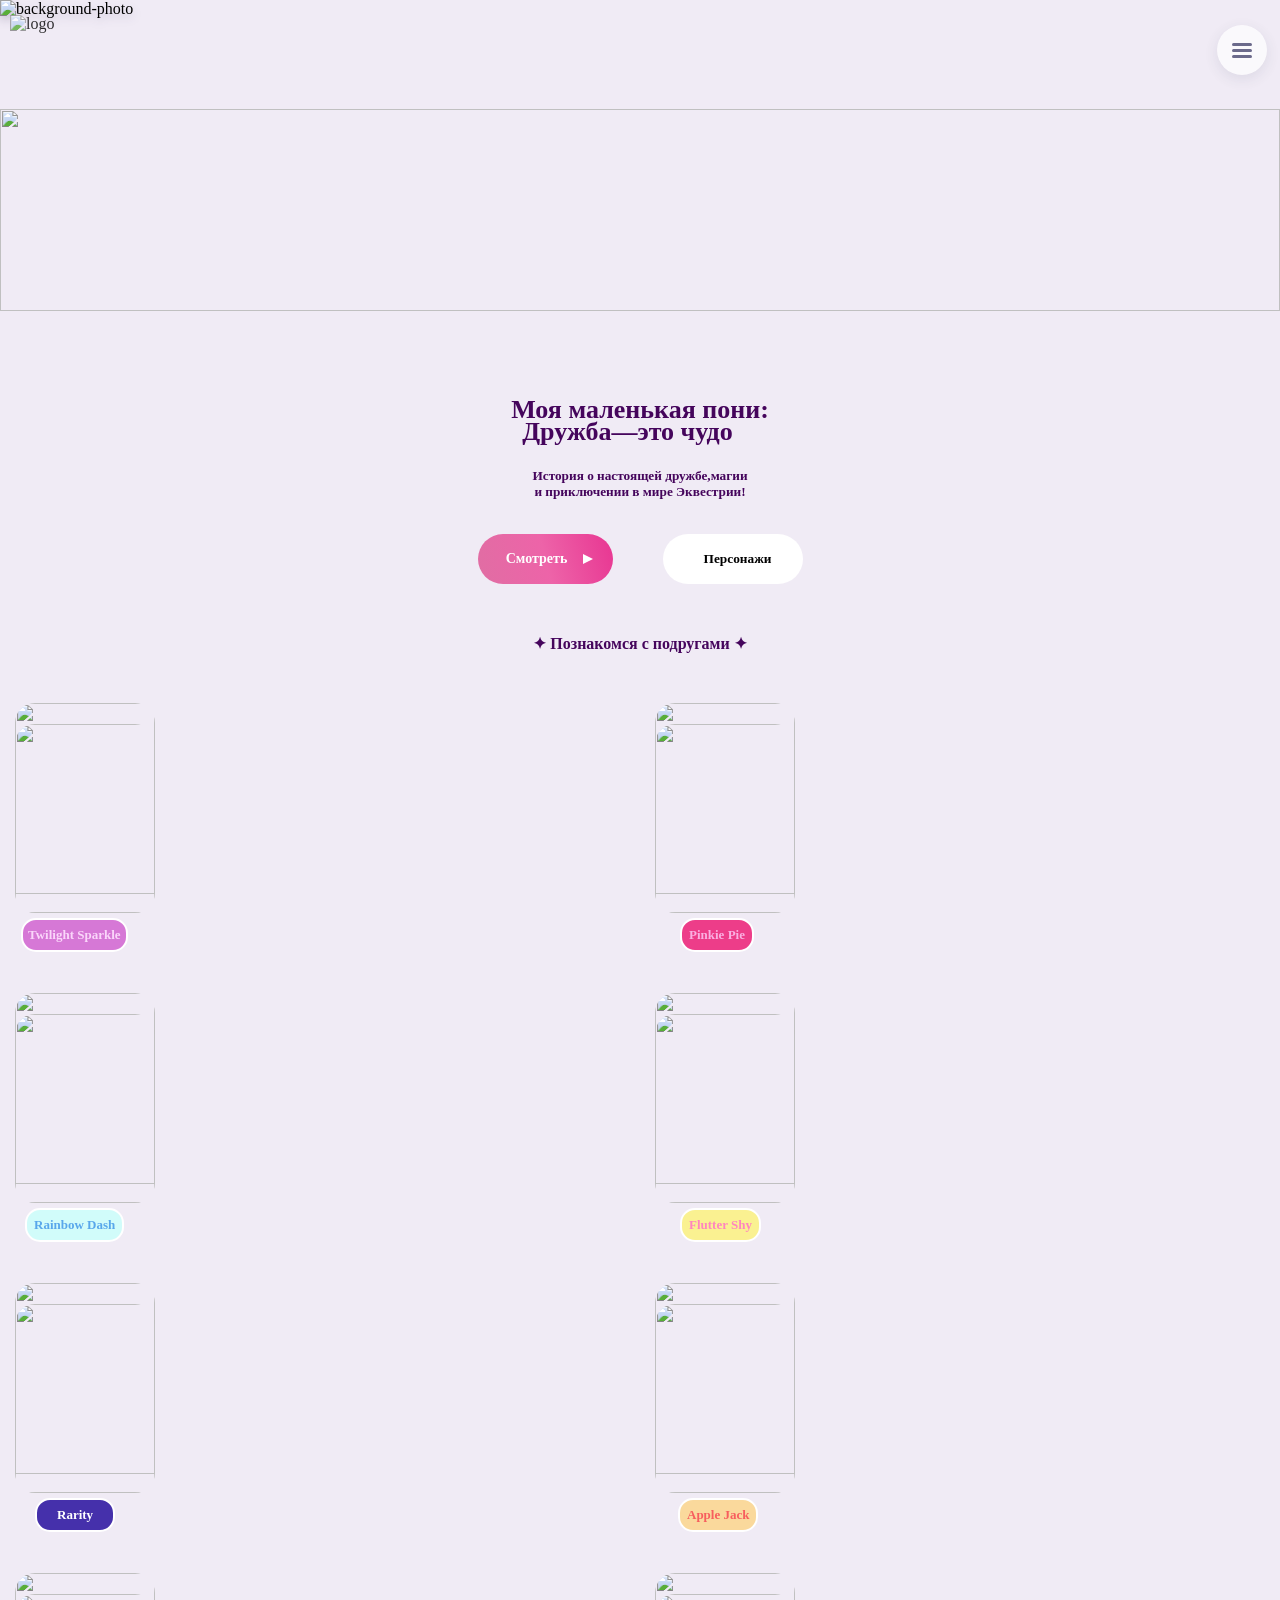
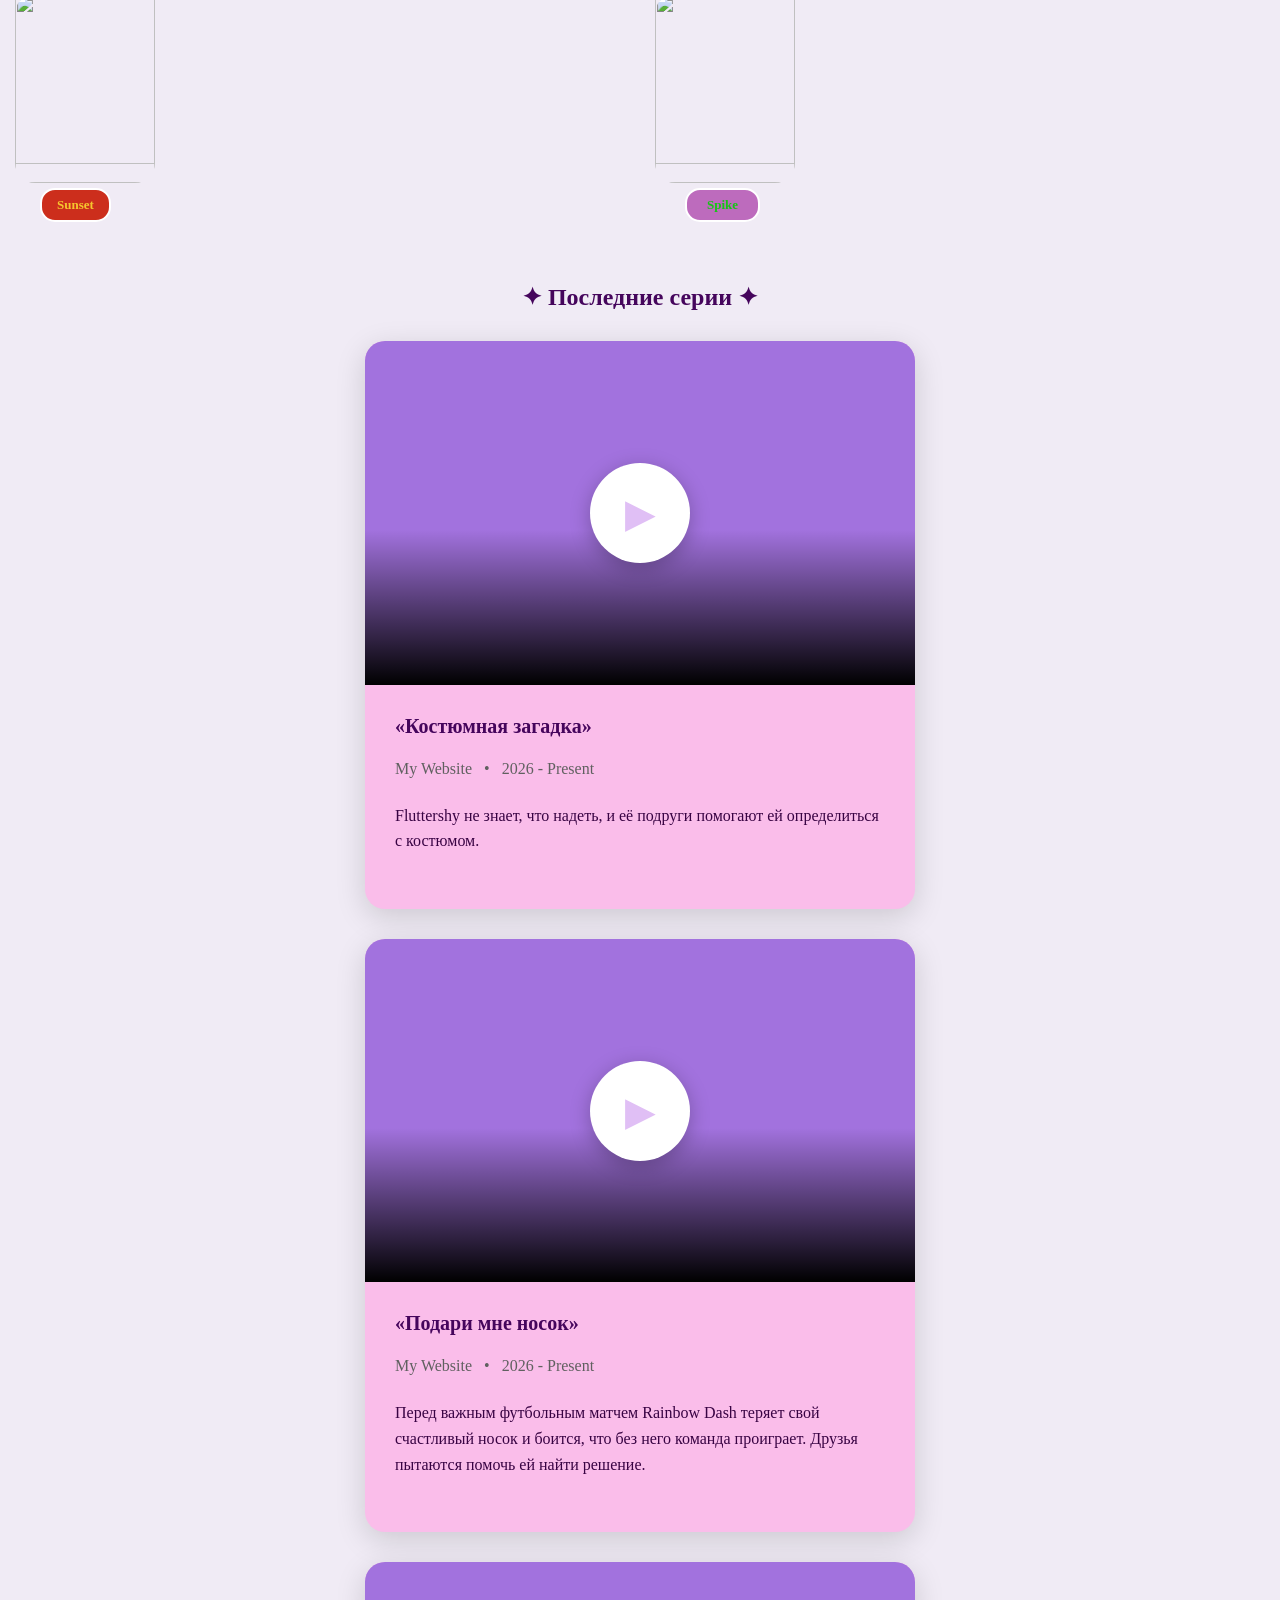
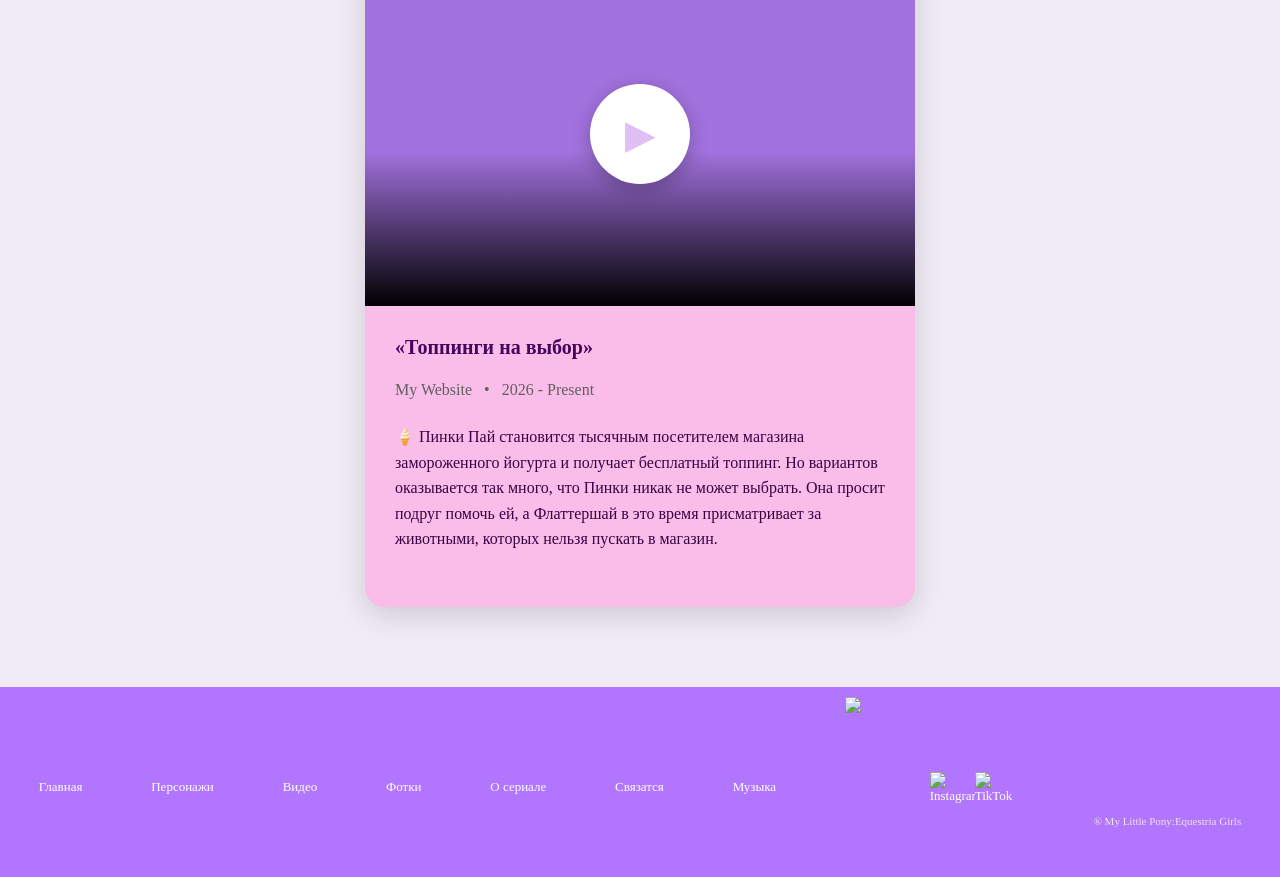
==== index.html @ 4cdbbfa8 "Add files via upload" ====
<!DOCTYPE html>
<html lang="ru">
<head>
  <link rel="icon" type="image/png" href="images/favicon.png">
  <link href="style.css"  rel="stylesheet">
    <meta charset="UTF-8">
    <meta name="viewport" content="width=device-width, initial-scale=1.0">
    <title>My Little Pony:Equestria Girls</title>
</head>
<body>

<header>
<div class="photos">

    <img class="logo" src="images/logo.png" alt="logo">
 <button class="menu-btn">
    <span></span>
    <span></span>
    <span></span>  
  </button>
  <div class="overlay"></div>
    <div class="menu">
      <img class="menu-png" src="images/logo.png">
      <span class="close">×</span>
      <div class="menu-nav">
      <a class="menu-a" href="index.html"><img src="icons/menu-home.png">Главная</a>
      <a class="menu-a" href="videos.html"><img src="icons/menu-video.png">Видео</a>
      <a class="menu-a" href="music.html"><img src="icons/music.png">Музыки</a>
      <a class="menu-a" href="about.html"><img src="icons/menu-info.png">О сериале</a>
      <a class="menu-a" href="contact.html"><img src="icons/menu-contact.png">Связатся</a>
    
      <div class="liniya"></div>
      <img class="friendship-picture" src="images/drujba-eto-chudo.png"  loading="lazy">
    </div>
    </div>
    <img class="background-image" src="images/background.png" alt="background-photo">
    <img class="friends" src="images/friends.png">
</div>
</header>
  
  <main>
    <h1>Моя маленькая пони:</h1>
     <h1 class="title"> Дружба—это чудо</h1>
    <h5 class="sparkle">История о настоящей дружбе,магии<br/>
      и приключении в мире Эквестрии!</h5>
    <div class="buttons-main">
    <a href="movie.html" class="watch">Смотреть</a>
    <button class="characters-button">Персонажи</button>
  </div>
    <h2 class="main-characters">✦ Познакомся с подругами ✦</h2>
    <div class="cards">
      <div class="card">
      <img class="background" src="cards/twilight-sparkle-background.jpg">
        <img class="characters" src="images/twilight-sparkle-card.png">
        <h4 id="iskarka" class="names">Twilight Sparkle</h4>
      </div>
        <div class="card">
      <img class="background" src="cards/pinkie-pie-background.jpg">
          <img class="characters" src="images/pinkie-pie-card.png">
          <h4 id="pinkiepie" class="names">Pinkie Pie</h4>
        </div>
          <div class="card">
      <img class="background" src="cards/rainbow-dash-background.jpg">
            <img class="characters" src="images/rainbow-dash-card.png">
            <h4 id="rainbowdash" class="names">Rainbow Dash</h4>
          </div>
            <div class="card">
      <img class="background" src="cards/flutter-shy-background.jpg">
              <img class="characters" src="images/flutter-shy-card.png">
              <h4 id="fluttershy" class="names">Flutter Shy</h4>
            </div>
              <div class="card">
      <img class="background" src="cards/rarity-background.jpg">
                <img class="characters" src="images/rarity-card.png">
                <h4 id="rarity" class="names">Rarity</h4>
              </div>
                <div class="card">
      <img class="background" src="cards/apple-jack-background.png">
                  <img class="characters" src="images/apple-jack.png">
                  <h4 id="applejack" class="names">Apple Jack</h4>
                  </div>
                  <div class="card">
      <img class="background" src="cards/sunset-background.jpg">
                    <img class="characters" src="images/sunset-card.png">
                    <h4 id="sunset" class="names">Sunset</h4>
                  </div>
                    <div class="card">
      <img class="background" src="cards/spike-background.jpg">
                      <img class="characters" src="images/real-spike.png">
                      <h4 id="spike" class="names">Spike</h4>
                    </div>
    </div>
  </main>
  <h2 class="last-episodes">✦ Последние серии ✦</h2>
  <div class="video-card">
  <div class="video-container">
    <video id="myVideo"  width="800"
      poster="images/poster.jpg">
      <source src="videos/first-video.mp4"
        type="video/mp4">
    </video>

    <button id="playButton" class="play-button" onclick="playVideo()">
      ▶
      </button>
    </div>
    <div class="video-info">
    <h4 class="video-title">«Костюмная загадка»</h4>
      <div class="video-details">
        My Website &nbsp; • &nbsp; 2026 - Present
      </div>
      
      <p class="video-description"> Fluttershy не знает, что надеть, и её подруги помогают ей определиться с костюмом.</p>
      </div>
</div>
      <div class="video-card">
  <div class="video-container">
    <video id="myVideo" poster="images/poster.jpg">
      <source src="videos/second-video.mp4" type="video/mp4">
    </video>

    <button id="playButton" class="play-button">
      ▶
    </button>
  </div>

  <div class="video-info">
    <h4 class="video-title">«Подари мне носок»</h4>

    <div class="video-details">
      My Website &nbsp; • &nbsp; 2026 - Present
    </div>

    <p class="video-description">
       Перед важным футбольным матчем Rainbow Dash теряет свой счастливый носок и боится, что без него команда проиграет. Друзья пытаются помочь ей найти решение.
    </p>
  </div>
      </div>
  <div class="video-card">
  <div class="video-container">
    <video id="myVideo" poster="images/poster.jpg">
      <source src="videos/third-video.mp4" type="video/mp4">
    </video>

    <button id="playButton" class="play-button">
      ▶
    </button>
  </div>

  <div class="video-info">
    <h4 class="video-title">«Топпинги на выбор»</h4>

    <div class="video-details">
      My Website &nbsp; • &nbsp; 2026 - Present
    </div>

    <p class="video-description">
      🍦
Пинки Пай становится тысячным посетителем магазина замороженного йогурта и получает бесплатный топпинг. Но вариантов оказывается так много, что Пинки никак не может выбрать. Она просит подруг помочь ей, а Флаттершай в это время присматривает за животными, которых нельзя пускать в магазин.
    </p>
  </div>
</div>
  <footer>
    <nav>
      <a href="index.html">Главная</a>
      <a href="characters.html">Персонажи</a>
      <a href="videos.html">Видео</a>
      <a href="gallery.html">Фотки</a>
      <a href="about.html">О сериале</a>
      <a href="contact.html">Связатся</a>
      <a href="music.html">Музыка</a>
      <img src="signs/flutter-shy-sign.png">
      
      <div class="social-links">
    
    <a href="https://www.instagram.com/hl_blyw?igsi=MXI2NXN5Mm5mbDRxbA==" target="_blank">
        <img src="icons/instagram.png" alt="Instagram">
    </a>

    <a href="https://vm.tiktok.com/ZS9BTXtCvSU7s-lcWrp/" target="_blank">
        <img src="icons/tiktok.png" alt="TikTok">
    </a>
    
</div>
      
      <p>® My Little Pony:Equestria Girls</p>
  </nav>
  </footer>

  <script src="script.js"></script>
</body>
</html>
---- style.css ----
body  {
  background-color:hwb(273 92% 4%);
  margin:0;
}

@font-face {
    font-family: "Fredoka";
    src: url("./font/fredoka/Fredoka-SemiBold.woff2") format("woff2");
    font-weight: 600;
}

@font-face {
    font-family: "Nunito";
    src: url("./font/Nunito-Regular.woff2") format("woff2");
    font-weight: 400;
}

@font-face {
    font-family: "Nunito";
    src: url("./font/nunito/Nunito-SemiBold.woff2") format("woff2");
    font-weight: 600;
}


@font-face {
  font-family: "Baloo2";
  src: url("./font/Baloo_2/Baloo2-ExtraBold.woff2") format("woff2");
}


:root  {
  --main-color:hwb(284 2% 64%);
}


*  {
  box-sizing: border-box;
}



h1  {
  font-family:"Fredoka";
  font-weight:600;
  color: var(--main-color);
  display:flex;
  align-items:center;
  justify-content:center;
  font-size:26px;
  margin-top:5px;
}


h5 {
  color: var(--main-color);
  display:flex;
  align-items:center;
  justify-content:center;
}

.main-characters {
  font-family:"Fredoka";
  font-weight:600;
  display:flex;
  align-items:center;
  justify-content:center;
  color:var(--main-color);
  margin-top:50px;
  margin-bottom:50px;
  font-size:16px;
  padding:0 3px;
}




.title {
    display: flex;
    align-items: center;
    gap: 10px;
    margin-top:-25px;
}





.title::after {
    content: "";
    width: 15px;
    height: 15px;
    background: url("icons/yellow-heart.png") center / contain no-repeat;
    transform:rotate(30deg);
}




.sparkle {
  position:relative;
  font-family:"Nunito";
  font-weight:600;
  display:flex;
  text-align:center;
  color:var(--main-color);
  transform:translateY(-7px);
  padding:5px 5px;
}


.contact-title {
    display: flex;
    justify-content: center;
    align-items: center;
    margin-top: 10px;
}

.contact-title-title {
    position:relative;
    display: flex;
    align-items: center;
    gap: 4px;
    font-family: "Fredoka";
    font-weight: 600;
    color:var(--main-color);
    font-size: 25px;
    left:12px;
    margin: 0;
    transform:translateY(120px);
}


.contact-title-second  {
  position:absolute;
  text-align: center;
  font-size:16px;
  color:hwb(268 2% 70%);
  transform:translateY(155px);
  margin-left: 10px;
  margin-right:10px;
}


.contact-title-title::after {
    content: "";
    width: 35px;
    height: 35px;
    background: url("icons/pink-heart.png") center / contain no-repeat;
    flex-shrink: 0;
}


.message-contact  {
  display:grid;
  grid-template-rows:1;
  gap:20px;
  transform:translateY(200px)
}

.name  {
  background:hwb(0 100% 0%);
  border-radius:20px;
  border:none;
  text-decoration: none;
  padding:20px 20px;
  color:hwb(308 55% 0%);
  outline:none;
  width:100%;
}



.email  {
  background:hwb(0 100% 0%);
  border-radius:20px;
  border:none;
  text-decoration: none;
  padding:20px 20px;
  color:hwb(308 51% 0%);
  outline:none;
  width:100%;
  margin-top: 15px;
}


.text  {
 background:hwb(0 100% 0%);
  border-radius:20px;
  border:none;
  text-decoration:none;
  padding:20px;
  padding-bottom:80px;
  outline:none;
  width:100%;
  margin-top: 15px;
  
}


.send  {
  position: relative;
  border-radius:25px;
  background:hwb(331 8% 11%);
  color:white;
  font-weight:600;
  border:none;
  padding:5px 5px;
  padding-left:15px;
  height:50px;
  width:150px;
  right: -15px;
  text-align:start;
  margin-top: 10px;
}


.send:hover  {
  position:relative;
  opacity:0.8;
  background:hwb(334 0% 35%);
}


.send::after  {
  content: "";
  position:absolute;
  width: 30px;
  height: 30px;
  transform:translateY(-5px);
  padding-right:15px;
  padding-left:10px;
  background: url("icons/send.png") center / contain no-repeat;
}


.send-message-png {
  position:absolute;
  width:200px;
  height:300px;
  bottom:0;
  right:0;
  top: 528px;
  transform:translateY(1px);
}




.sparkle::before  {
  content: "";
  position:absolute;
  background:url("icons/sparkle-first.png") center / contain no-repeat; 
  height:25px;
  width:25px;
  left:10px;
  align-items:center;
}


.sparkle::after  {
  content: "";
  position:absolute;
  background:url("icons/sparkle-first.png") center / contain no-repeat; 
  height:25px;
  width:25px;
  right:10px;
  align-items:center;
}

.photos  {
  position:relative;
}


.background-image  {
  display:block;
  width:100%;
  height:390px;
  border-radius: 0 0 50% 50% / 0 0 12% 12%;
  filter: drop-shadow(0 4px 5px rgba(40, 30, 80, 0.2));
}

.background-image-series {
  display:block;
  width:100%;
  height:250px;
  filter: drop-shadow(0 4px 5px rgba(40,30,80,0.2));
}

.menu-btn {
    position:absolute;
    width: 50px;
    height: 50px;
    border: none;
    border-radius: 50%;
    background: white;
    opacity:0.7;
    display: flex;
    top:25px;
    right:13px;
    flex-direction: column;
    justify-content: center;
    align-items: center;
    z-index:2;
    gap: 3px;
    cursor: pointer;
    box-shadow: 0 4px 15px rgba(40, 45, 90, 0.15);
}



.menu-btn span {
    width: 20px;
    height: 3px;
    border-radius: 10px;
    background: #34345f;
}

.menu-btn:hover  {
  transition:0.3s ease;
  opacity:0.6;
}

.menu  {
  position:absolute;
  width:87%;
  min-height:100vh;
  background:hwb(0 100% 0%);
  z-index:100;
  border-radius:25px;
  margin-top:20px;
  margin-left:46px;
  display:none;
  transform: translateX(100%);
  transition: transform 0.6s cubic-bezier(0.22, 1, 0.36, 1);
}




.menu.active  {
  display:block;
  transform:translateX(0);
}




.close {
    position: absolute;
    top: 15px;
    right: 20px;
    font-size: 32px;
    font-weight: bold;
    color: #6b5aa6;
    cursor: pointer;
    line-height: 1;
}




.menu-png  {
  height:90px;
  width:100px;
  margin-top:15px;
  margin-right:15px;
}




.menu a {
  font-family:"Fredoka";
  font-weight:600;
  color:lab(0% 0 0 / 0.9294117647058824);
  text-decoration: none;
  font-size:16px;
}


.menu-nav  {
  display:grid;
  grid-template-rows:1;
  gap:20px;
  margin-top:20px;
  margin-right:5px;
}




.menu-a {
  background:hwb(271 87% 1%);
  color:var(--main-color);
  padding:10px 15px;
  border-radius:15px;
  margin-right:20px;
  margin-left:15px;
  letter-spacing:1px;
  padding-bottom:20px;
}



.menu-a img {
    width: 35px;
    height: 35px;
    object-fit: contain;
    color:var(--main-color);
    padding-right:10px;
    transform:translateY(9.5px);
}


.liniya  {
  display:flex;
  border:1px solid hwb(0 89% 11%);
  width:100%
}


.friendship-picture  {
  width:100%;
  height:220px;
  margin-bottom:30px;
  margin: 10px 5px;
  opacity:0.9;
}

.overlay {
    position: fixed;
    inset: 0;
    background: rgb(100, 98, 98);
    opacity: 0;
    visibility: hidden;
    transition: 0.3s;
    z-index: 9;
}

.overlay.active {
    opacity: 1;
    visibility: visible;
}


.logo  {
  position:absolute;
  display:flex;
  z-index:1;
  opacity:0.8;
  top:15px;
  left:10px;
  height:100px;
  width:110px;
}


.logo-contact  {
  position:absolute;
  display:flex;
  z-index:1;
  opacity:0.8;
  top:15px;
  left:10px;
  height:80px;
  width:90px;

}



.logo-about  {
  position:relative;
  display:flex;
  z-index:1;
  opacity:0.8;
  top:15px;
  left:10px;
  height:80px;
  width:90px;
}


.logo-series {
  position:absolute;
  display:flex;
  z-index:1;
  opacity:0.8;
  top:15px;
  left:10px;
  height:80px;
  width:90px;
}



.music-all  {
  background:hwb(270 0% 75%);
}



.music-title {
  display: flex;
  font-size: 40px;
  color:hwb(254 73% 5%);
}

.logo-music  {
  position:relative;
  display:flex;
  z-index:1;
  opacity:0.8;
  top:15px;
  left:10px;
  height:80px;
  width:90px;
}


.music-card {
  position: relative;
  display:flex;
  margin: 30px auto;
  flex-direction: column;
  align-items:center;
  justify-content:center;
  background:hwb(267 86% 2%);
  border-radius:0;
  margin-top: 50px;
  margin-bottom: 100px;
}



.music-card img {
  width:300px;
  height:300px;
  border-radius:0;
  object-fit:cover;
  padding-top:20px;
}



.music-info  {
  padding-top:10px;
  padding-bottom: 5px;
  text-align: center;
}

.about-all {
  background:linear-gradient(90deg,hwb(276 78% 12%),hwb(321 68% 2%),hwb(269 70% 14%));
}



.about-body  {
  position:relative;
}

.about-body h2 {
  padding:10px 10px;
  font-family: "Fredoka";
  font-weight:600;
  color:var(--main-color);
  font-size:23px;
  text-decoration: uppercase;
}


.about-body p {
  padding:10px 10px;
  font-family:"Nunito";
  font-weight:400;
  margin-top: -20px;
  font-size:19px;
  color:var(--main-color);
}


.movie-body {
  background:#050505;
}

.video-container-movie {
    position: absolute;
    width: 100%;
    max-width: 1000px;
    aspect-ratio: 16 / 9;
    margin:250px auto;
}

.video-container-movie iframe {
    width: 100%;
    height: 100%;
    border: none;
    display: block;
}


.info-serie  {
  position: relative;
  text-align: center;
  padding:6px 0;
  background:hwb(270 92% 5%);
  border-radius:15px;
  height:75px;
  width:110px;
}


.about-info-serie  {
  position:absolute;
  display:grid;
  grid-template-columns:repeat(3, 1fr);
  align-items:center;
  justify-content: center;
  column-gap:15px;
  justify-items:center;
  
}



.about-info-serie h4  {
  font-size:10px
}

.about-info-serie h2 {
  font-size:11px;
}


.about-png {
    position: relative;
    width: 100%;
    margin-top: -70px;
}

.about-background-png {
    display: block;
    width: 100%;
    height: auto;
    border-radius: 20px;
    margin-top: 100px;
}

.about-background-team-png {
    position: absolute;
    z-index: 1;
    width: 100%;
    height: auto;
    object-fit: contain;
    bottom: 0;
    left: 0;
    opacity: 0.9;
}



  .about-title {
  text-align:center;
  margin-top:30px;
  font-size:35px;
  
}



.contact-background  {
  background:linear-gradient(90deg,hwb(340 60% 0%),hwb(336 70% 1%),hwb(335 64% 0%));
}




.friends  {
  position:absolute;
  display:flex;
  z-index:3;
  bottom:0;
  opacity:0.99;
  height:72%;
  width:100%;
  padding:0;
}


.friends-series {
  position:absolute;
  display:flex;
  z-index:3;
  bottom:0;
  right:20px;
  opacity:0.95;
  height:220px;
  width:260;
  padding:0;
  transform:translateY(20px);
}


.series-movie {
  display:grid;
  grid-template-columns:repeat (2, 1fr);
  margin-left:5px;
  margin-right: 5px;
  margin-top: 20px;
  gap:40px;
}

.series-body {
  background:hwb(267 68% 4%);
}

.movie-card {
  display: flex;
  flex-direction: column;
  align-items: flex-start;
  background:#ffffff;
  border-radius:15px;
  margin-bottom:5px;
  box-shadow: 0 8px 30px rgba(0,0,0,0.15);
}



.movie-card {
    text-decoration: none;
    color: inherit;
    cursor: pointer;
}

.movie-card img {
  width: 100%;
  height: 180px;
  object-fit: cover;
  border-radius: 15px;
}

.movie-card h1 {
  font-family: "Baloo2";
  font-size: 21px;
  text-align: left;
  margin: 10px 5px;
  justify-content: flex-start;
}

.movie-card p {
  padding: 5px;
  margin: 5px 5px;
  margin-bottom:0px;
  font-size: 14px;
  transform:translateX(180px)
  translateY( -33px);

  background:hwb(265 58% 0% / 0.7764705882352941);
  border-radius:15px;
  color:var(--main-color);
  -webkit-text-stroke: 0.2px hwb(0 100% 0%);
}


.movie-card h3 {
  color:var(--main-color);
  margin-left:20px;
  font-size: 20px;
  left:2px;
  margin: 0 0 0 20px;
}


.movie-card h3::before {
  content: "";
  display:inline-block;
  background: url("icons/yellowstar.png") center / contain no-repeat;
  height:27px;
  width:27px;
  margin-right: 3px;
  transform: translateY(3px);
}




.buttons-main  {
  display:flex;
  align-items:center;
  justify-content:center;
  gap:50px;
}


.watch {
  position:relative;
  font-family:"Fredoka";
  font-weight:600;
  background:linear-gradient(75deg, hwb(332 43% 12%),hwb(330 39% 7%),hwb(329 21% 9%));
  color:white;
  display:flex;
  align-items: center;
  justify-content: center;
  text-decoration: none;
  border-radius:30px;
  font-size: 14px;
  padding:10px;
  padding-left:3px;
  padding-right:20px;
  border:none;
  height:50px;
  width:135px;
  
}

.watch:hover  {
  transition:0.3s ease;
  opacity:0.8;
}

.watch::after  {
  content: "";
  display:flex;
  position:absolute;
  width: 0;
    height: 0;
    border-top: 5px solid transparent;
    border-bottom: 5px solid transparent;
    border-left: 10px solid hwb(0 100% 0%);
    right: 10px;
    padding-right:10px;
    top: 50%;
    transform: translateY(-50%);
}


.characters-button  {
  position:relative;
  font-family:"Fredoka";
  font-weight:600;
  background:hwb(0 100% 0%);
  color:lab(0% 0 0);
  border-radius:35px;
  padding:10px;
  padding-left:20px;
  border:none;
  height:50px;
  width:140px; 
}


.characters-button:hover  {
  transition:0.3s  ease;
  background:hwb(0 84% 14%);
}


.characters-button::before  {
  content:"";
  position:absolute;
  background:url(icons/yellow-heart.png)center / contain no-repeat; 
  width:15px;
  height:15px;
  left:5px;
  padding-left:10px;
  padding-right:5px;
  top: 50%;
    transform: translateY(-50%);
}

.cards {
    display: grid;
    grid-template-columns: repeat(2, minmax(0, 1fr));
    gap: 30px;
    row-gap: 80px;
    width: 100%;
    padding: 0 15px;
    margin: 0 auto;
}



.card:hover  {
  transform:scale(1.06);
  transition:0.2s ease;
}

.card {
  position:relative;
}


.card img {
  display:block;
  width:100%;

}

.card .characters  {
  position:absolute;
  bottom:0;
  height:90%;
}




.cards img  {
  aspect-ratio:3/5;
  height:210px;
  width:140px;
  justify-content:center;
  align-items:center;
  border-radius:20px;
}

.names  {
  position:absolute;
  transform:translateY(-16px);
  font-size:13px;
  text-align:center;
  margin-left:15px;
  font-family:"Nunito";
  font-weight:600;
  margin:15px;
}


#iskarka  {
  color:hwb(300 84% 2%);
  background:hwb(300 47% 16%);
  border-radius:15px;
  display:flex;
  padding:7px 5px ;
  margin:10px;
  margin-left:6px;
  transform:translateY(-5px);
  border:2px solid white;
  
}

#pinkiepie {
  color:hwb(319 69% 2%);
  background:hwb(334 24% 7%);
  border-radius:15px;
  padding:7px;
  border:2px solid white;
  margin:10px;
  transform:translateY(-5px);
  margin-left:25px;
}

#rainbowdash  {
  color:hwb(208 35% 8%);
  background:hwb(177 82% 1%);
  border-radius:15px;
  padding:7px;
  border:2px solid white;
  margin:10px;
  transform:translateY(-5px);
  
}


#fluttershy  {
  color:hwb(332 52% 0%);
  background:hwb(55 57% 2%);
  border:2px solid white;
  border-radius:15px;
  margin:10px;
  transform:translateY(-5px);
  padding:7px;
  margin-left:25px;
}


#rarity  {
  color:white;
  background:hwb(250 19% 33%);
  border:2px solid white;
  border-radius:15px;
  margin:10px;
  padding:7px 20px;
  transform:translateY(-5px);
  margin-left:20px;
  
}



#applejack  {
  color:hwb(0 37% 3%);
  background:hwb(39 61% 2%);
  border:2px solid white;
  border-radius:15px;
  margin:10px;
  padding:7px;
  transform:translateY(-5px);
  margin-left:23px;
}



#sunset  {
  color:hwb(46 18% 4%);
  background:hwb(6 11% 20%);
  border:2px solid white;
  border-radius:15px;
  margin:10px;
  padding:7px 15px;
  transform:translateY(-5px);
  margin-left:25px;
}


#spike  {
  color:hwb(120 8% 22%);
  background:hwb(300 42% 26%);
  border:2px solid white;
  border-radius:15px;
  margin:10px;
  padding:7px 20px;
  margin-left:30px;
  transform:translateY(-5px);
}


.footer  {
  margin-top:100px;
}

.last-episodes  {
  margin-top:100px;
  text-align:center;
  font-family:"Fredoka";
  font-weight:600;
  color:var(--main-color);
}



.video-card  {
  width:90%;
  max-width:550px;
  margin:30px auto;
  background:hwb(316 74% 2%);
  overflow:hidden;
  border-radius:20px;
  font-family:"Nunito-Regular";
  box-shadow: 0 8px 30px rgba(0,0,0,0.15);
  
}


.video-container  {
  position:relative;
  width:100%;
  aspect-ratio:16/10;
  overflow:hidden;
  background:#a272de;
  
}


.video-container video {
  width:100%;
  height:100%;
  object-fit:cover;
  display:block;
}



.video-container::after  {
  content: "";
  position:absolute;
  left:0;
  right:0;
  bottom:0;
  height:45%;
  background:linear-gradient(transparent,rgba(0,0,0.65));
  pointer-events:none;
}


.play-button  {
  position:absolute;
  left:50%;
  top:50%;
  transform:translate(-50%, -50%);
  width:100px;
  height:100px;
  border:none;
  border-radius:50%;
  background:white;
  color:hwb(277 75% 4%);
  font-size:40px;
  padding-left:7px;
  cursor:pointer;
  z-index:5;
  box-shadow: 0 5px 20px rgba(0,0,0,0.25);
}


.video-info  {
  padding:30px;
}

.video-title {
  margin:0 0 22px;
  color:var(--main-color);
  font-size:20px;
  font-family:"Fredoka";
  font-weight:600;
}


.video-details  {
  color:#606060;
  font-size:16px;
  margin-bottom:25px;
}



.video-description  {
  color:#380343;
  font-size:16px;
  line-height:1.6;
  margin-bottom:25px;
}


footer {
  margin-top:80px;
}


footer nav {
  display: flex;
  justify-content: space-evenly;
  align-items: center;
  flex-wrap:wrap;
  background:#b175fe;
  gap:30px;
  padding-top:10px ;

}

footer a {
  color:white;
  font-size:13px;
  font-weight:300;
  text-decoration:none;
  
}


.social-links  {
  display:flex;
  margin-top:15px;
  margin-right:5px;
}


.social-links a:hover  {
  transform:scale(1.04);

}

.social-links img {
  height:45px;
  width:45px;
}

nav img {
  display:flex;
  height:180px;
  width:auto;
}



nav p {
  color:hwb(0 89% 6%);
  font-size:11px;
  margin-top:80px;
}


html, body {
    width: 100%;
    max-width: 100%;
    overflow-x: hidden;
}
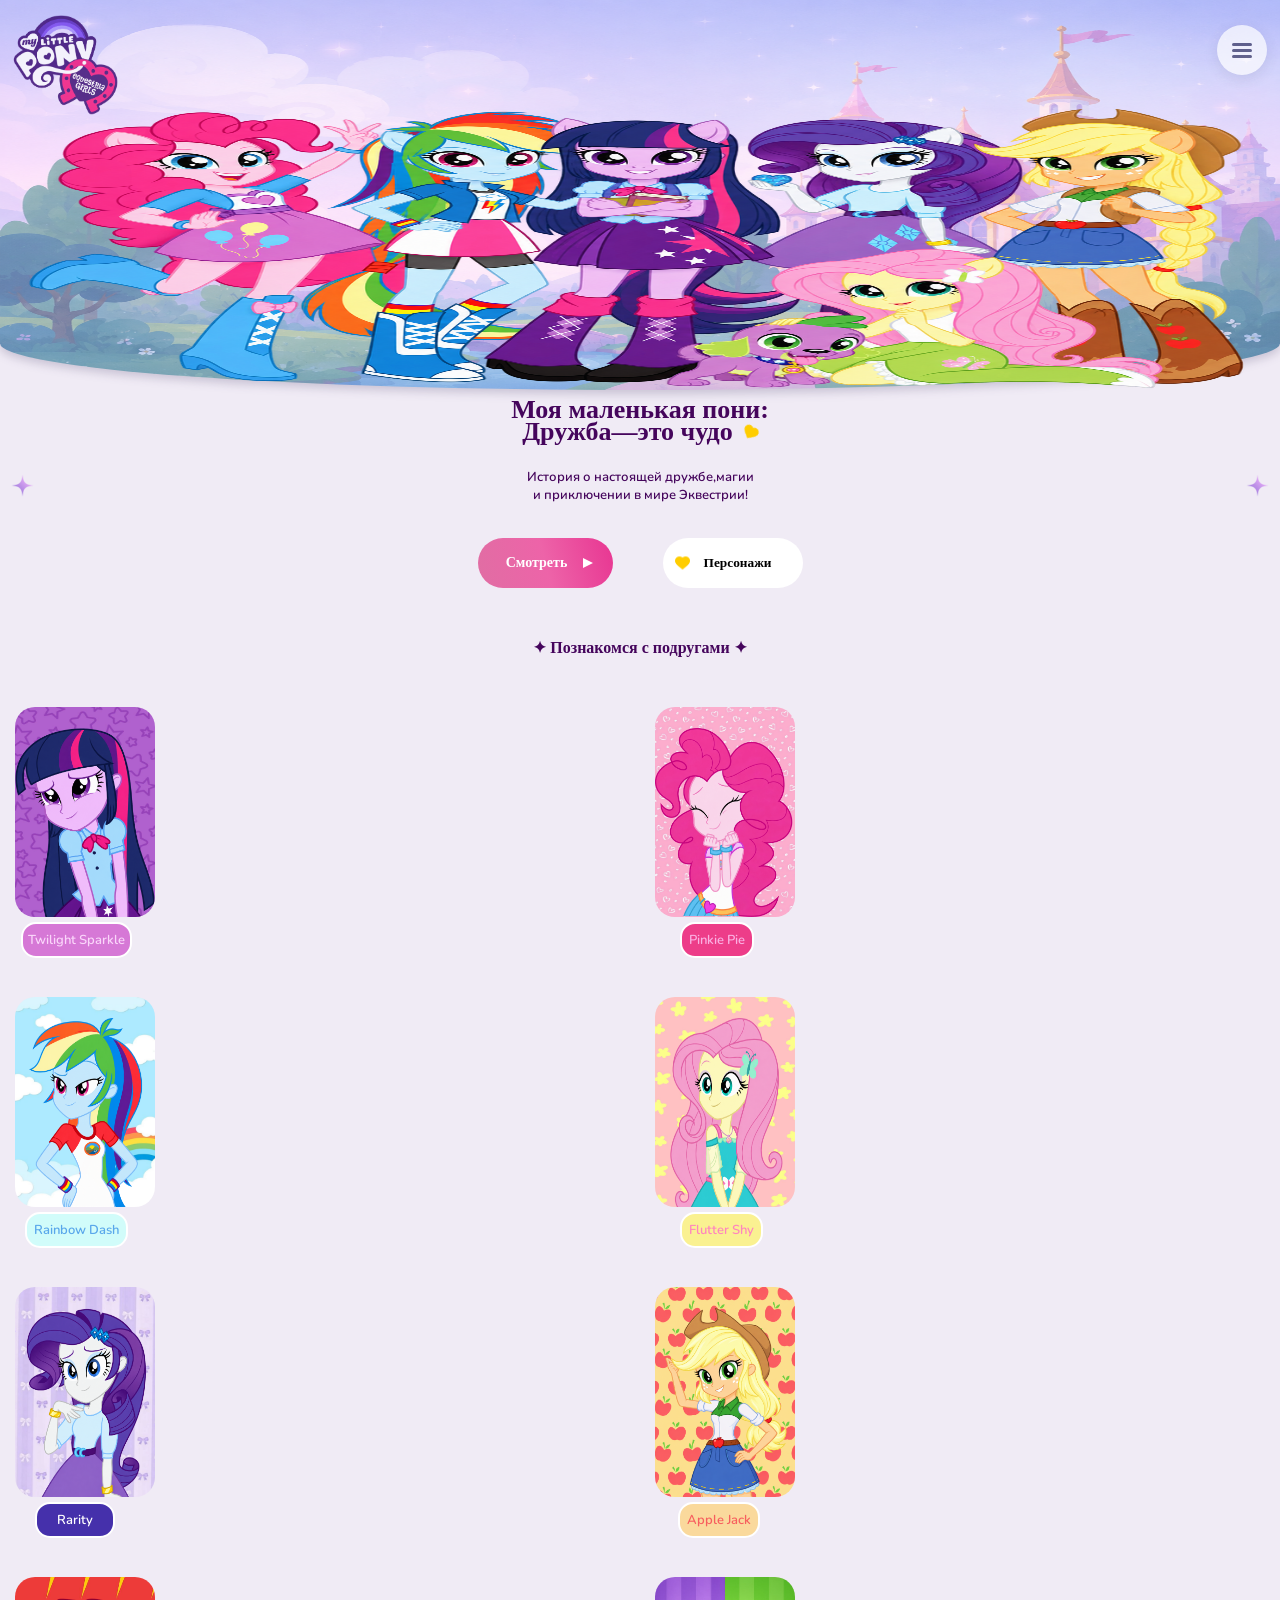
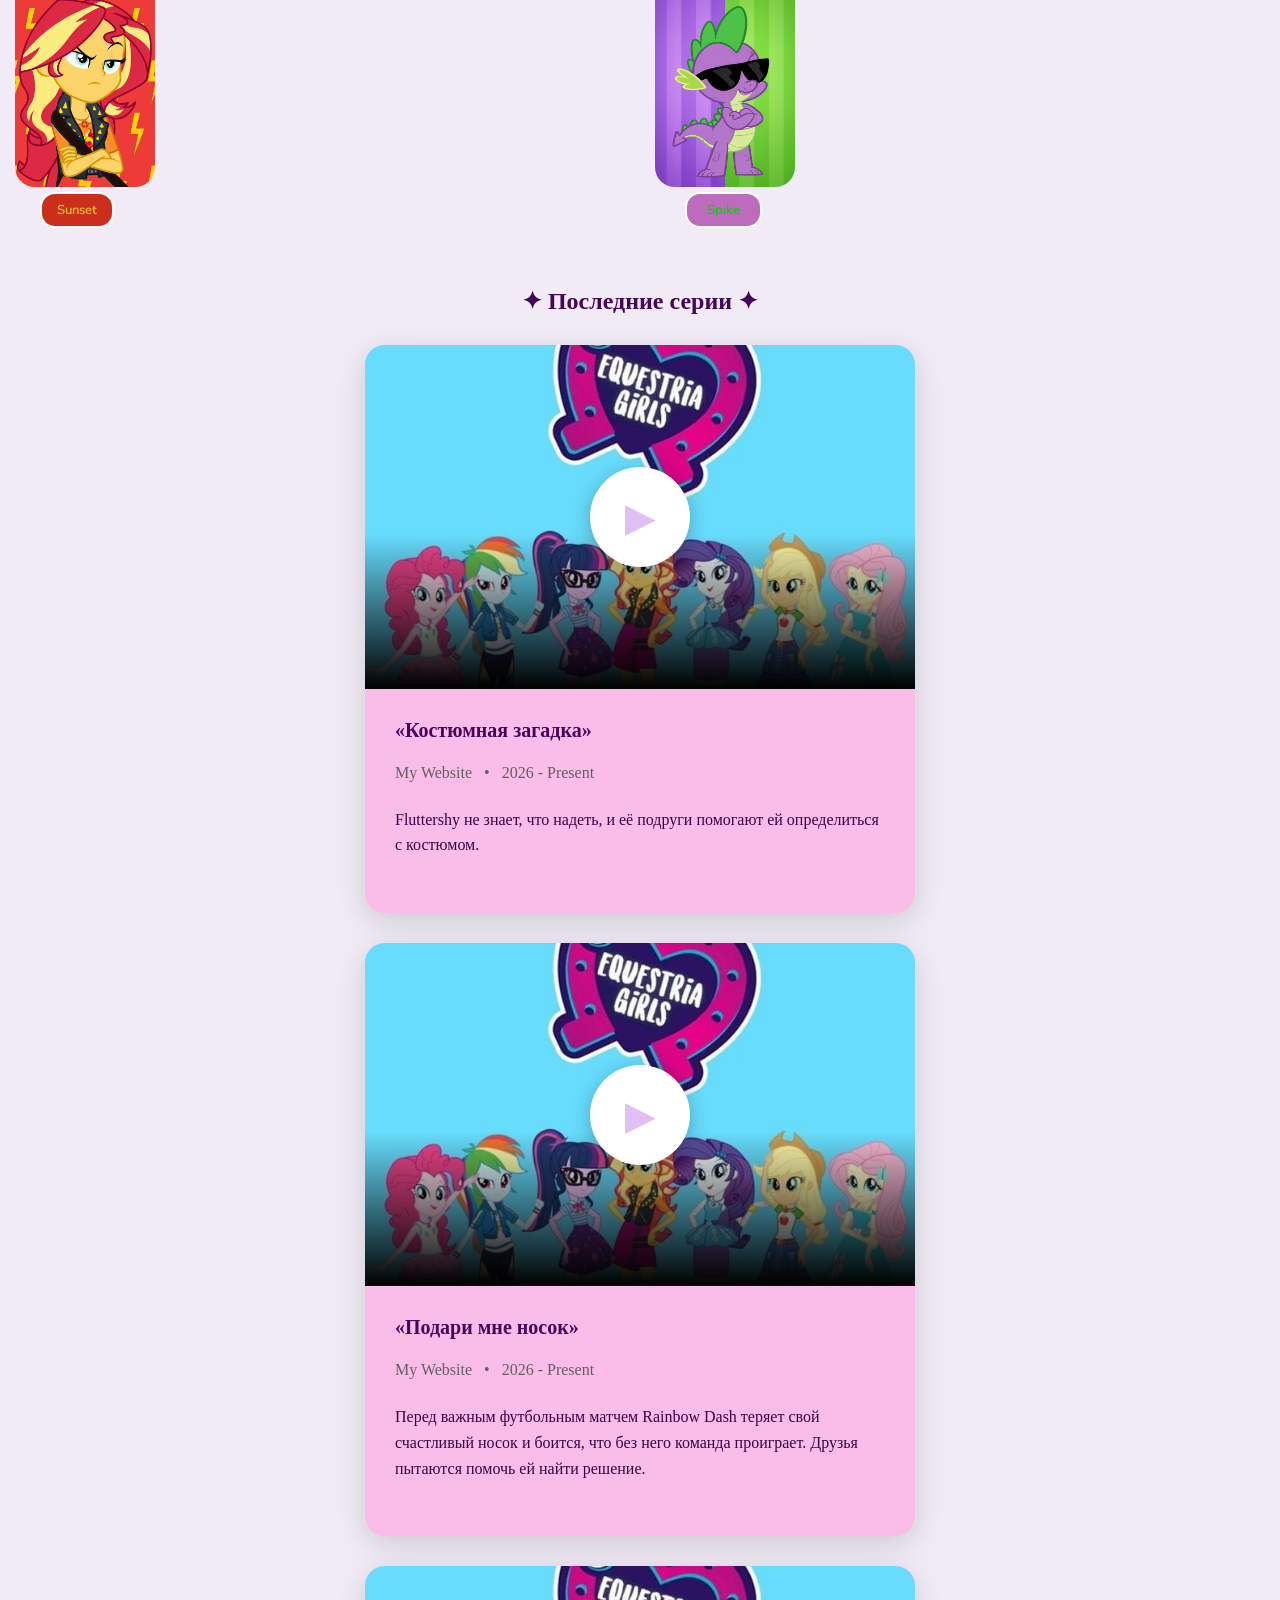
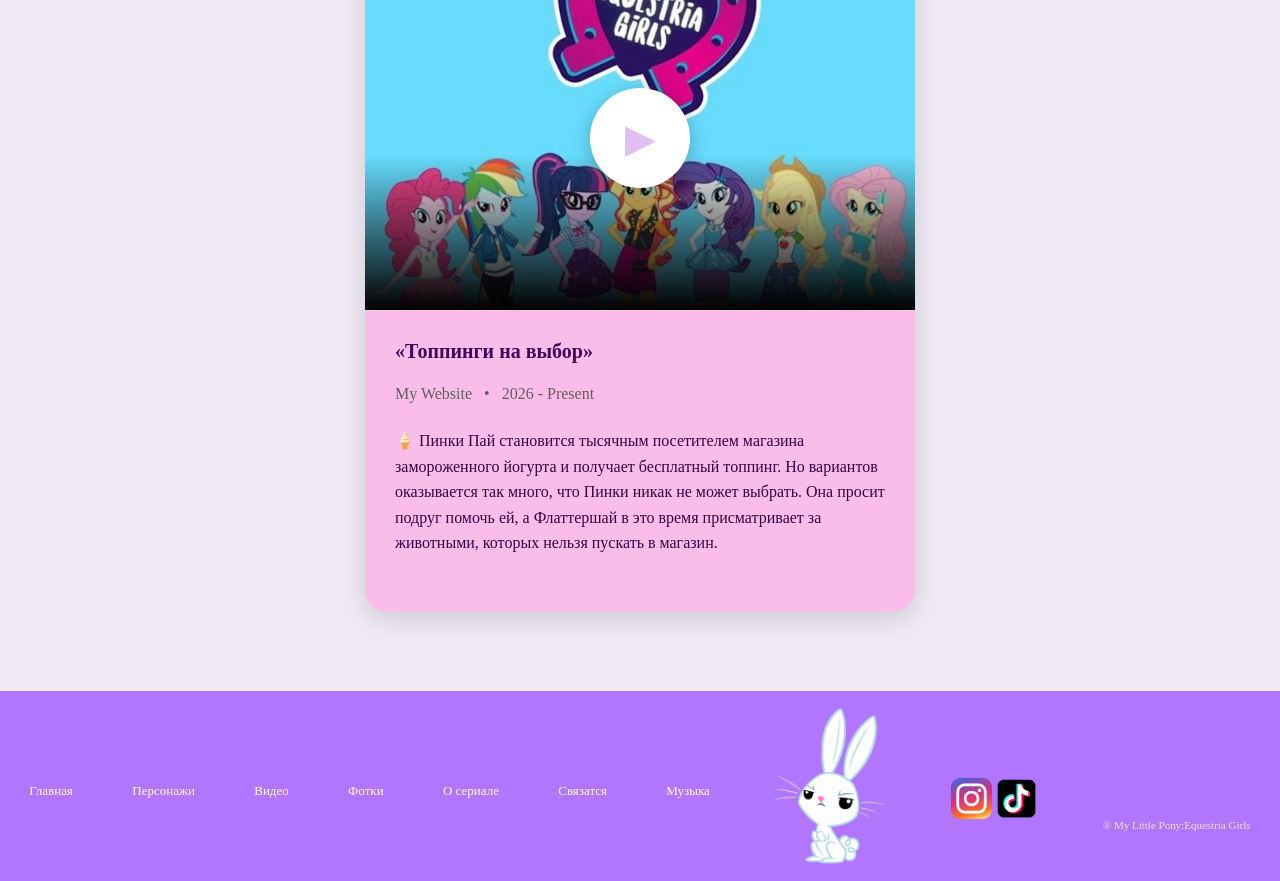
==== commit ba128850: "Fix title spacing and add meta description Corrected title formatting and added meta description and" ====
--- a/index.html
+++ b/index.html
@@ -5,7 +5,18 @@
   <link href="style.css"  rel="stylesheet">
     <meta charset="UTF-8">
     <meta name="viewport" content="width=device-width, initial-scale=1.0">
-    <title>My Little Pony:Equestria Girls</title>
+    <title>My Little Pony: Equestria Girls</title>
+  <meta name="description" content="My Little Pony: Equestria Girls — персонажи, фильмы, музыка и галерея.">
+
+<script type="application/ld+json">
+{
+  "@context": "https://schema.org",
+  "@type": "WebSite",
+  "name": "My Little Pony: Equestria Girls",
+  "alternateName": "Equestria Girls",
+  "url": "https://shadowtheproject.github.io/My-Little-Pony-Equestria-Girls/"
+}
+</script>
 </head>
 <body>
 
@@ -189,4 +200,4 @@
 
   <script src="script.js"></script>
 </body>
-</html>+</html>
--- a/style.css
+++ b/style.css
@@ -109,35 +109,27 @@
 
 
 .contact-title {
-    display: flex;
-    justify-content: center;
-    align-items: center;
-    margin-top: 10px;
+  display: flex;
+  flex-direction: column;
+  align-items: center;
+  text-align: center;
+  margin-top: 100px;
 }
 
 .contact-title-title {
-    position:relative;
-    display: flex;
-    align-items: center;
-    gap: 4px;
-    font-family: "Fredoka";
-    font-weight: 600;
-    color:var(--main-color);
-    font-size: 25px;
-    left:12px;
-    margin: 0;
-    transform:translateY(120px);
-}
-
-
-.contact-title-second  {
-  position:absolute;
+  margin: 0;
+  font-family: "Fredoka";
+  font-weight: 600;
+  color: var(--main-color);
+  font-size: 25px;
+}
+
+
+.contact-title-second {
+  margin: 8px 10px 0;
   text-align: center;
-  font-size:16px;
-  color:hwb(268 2% 70%);
-  transform:translateY(155px);
-  margin-left: 10px;
-  margin-right:10px;
+  font-size: 16px;
+  color: hwb(268 2% 70%);
 }
 
 
@@ -150,11 +142,12 @@
 }
 
 
-.message-contact  {
-  display:grid;
-  grid-template-rows:1;
-  gap:20px;
-  transform:translateY(200px)
+.message-contact {
+    display: grid;
+    gap: 20px;
+    width: 90%;
+    max-width: 500px;
+    margin: 20px auto 0;
 }
 
 .name  {
@@ -197,20 +190,18 @@
 }
 
 
-.send  {
-  position: relative;
-  border-radius:25px;
-  background:hwb(331 8% 11%);
-  color:white;
-  font-weight:600;
-  border:none;
-  padding:5px 5px;
-  padding-left:15px;
-  height:50px;
-  width:150px;
-  right: -15px;
-  text-align:start;
-  margin-top: 10px;
+.send {
+    position: relative;
+    border-radius: 25px;
+    background: hwb(331 8% 11%);
+    color: white;
+    font-weight: 600;
+    border: none;
+    padding: 5px 5px 5px 15px;
+    height: 50px;
+    width: 150px;
+    text-align: start;
+    margin-top: 10px;
 }
 
 
@@ -234,13 +225,11 @@
 
 
 .send-message-png {
-  position:absolute;
-  width:200px;
-  height:300px;
-  bottom:0;
-  right:0;
-  top: 528px;
-  transform:translateY(1px);
+    display: block;
+    width: 200px;
+    height: 300px;
+    margin: 30px auto 0;
+    margin-right:10px;
 }
 
 
@@ -321,16 +310,17 @@
   opacity:0.6;
 }
 
-.menu  {
-  position:absolute;
-  width:87%;
-  min-height:100vh;
-  background:hwb(0 100% 0%);
-  z-index:100;
-  border-radius:25px;
-  margin-top:20px;
-  margin-left:46px;
-  display:none;
+.menu {
+  position: absolute;
+  width: calc(100% - 30px);
+  max-height: calc(100vh - 40px);
+  overflow-y: auto;
+  background: hwb(0 100% 0%);
+  z-index: 100;
+  border-radius: 25px;
+  margin-top: 20px;
+  margin-left: 15px;
+  display: none;
   transform: translateX(100%);
   transition: transform 0.6s cubic-bezier(0.22, 1, 0.36, 1);
 }
